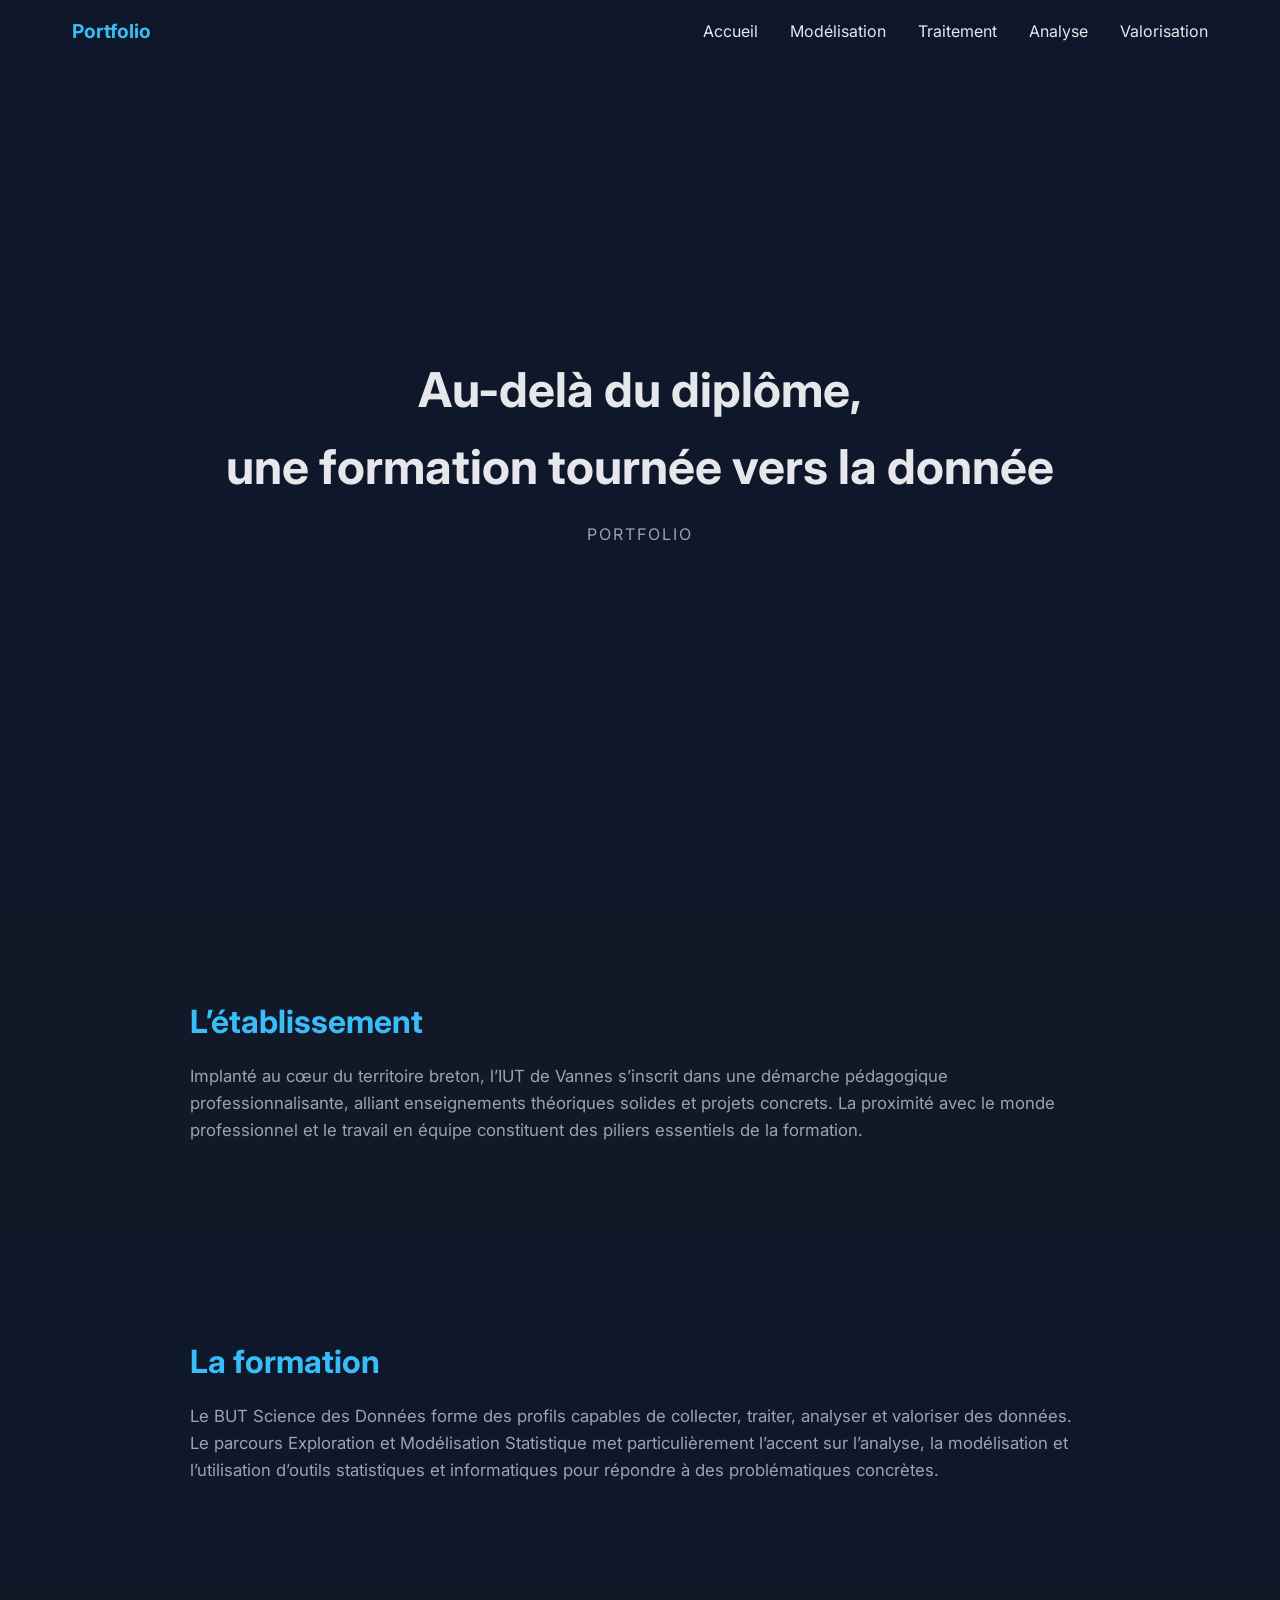
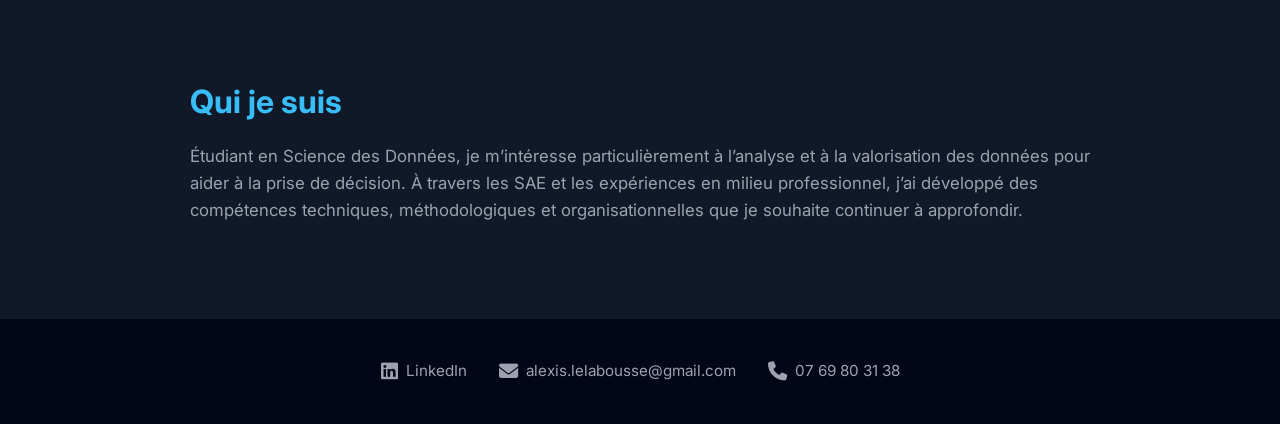
==== index.html @ 45083c60 "ajout du CV" ====
<!DOCTYPE html>
<html lang="fr">
<head>
    <meta charset="UTF-8">
    <title>Portfolio – Science des Données</title>
    <meta name="viewport" content="width=device-width, initial-scale=1.0">

    <!-- Police moderne -->
    <link href="https://fonts.googleapis.com/css2?family=Inter:wght@300;400;600;700&display=swap" rel="stylesheet">

    <link rel="stylesheet" href="https://cdnjs.cloudflare.com/ajax/libs/font-awesome/6.5.1/css/all.min.css">

    <style>
        :root {
            --bg-dark: #0f172a;
            --bg-section: #111827;
            --text-main: #e5e7eb;
            --text-muted: #9ca3af;
            --accent: #38bdf8;
        }

        * {
            margin: 0;
            padding: 0;
            box-sizing: border-box;
        }

        body {
            font-family: 'Inter', sans-serif;
            background-color: var(--bg-dark);
            color: var(--text-main);
            line-height: 1.6;
        }

        /* ===== NAVBAR ===== */
        header {
            position: fixed;
            top: 0;
            width: 100%;
            background: rgba(15, 23, 42, 0.9);
            backdrop-filter: blur(10px);
            z-index: 1000;
        }

        nav {
            max-width: 1200px;
            margin: auto;
            padding: 1rem 2rem;
            display: flex;
            justify-content: space-between;
            align-items: center;
        }

        .logo {
            font-weight: 700;
            font-size: 1.2rem;
            color: var(--accent);
        }

        nav ul {
            list-style: none;
            display: flex;
            gap: 2rem;
        }

        nav a {
            text-decoration: none;
            color: var(--text-main);
            position: relative;
            padding-bottom: 5px;
            transition: color 0.3s;
        }

        nav a::after {
            content: "";
            position: absolute;
            left: 0;
            bottom: 0;
            width: 0%;
            height: 2px;
            background: var(--accent);
            transition: width 0.3s ease;
        }

        nav a:hover {
            color: var(--accent);
        }

        nav a:hover::after {
            width: 100%;
        }

        /* ===== HERO ===== */
        .hero {
            height: 100vh;
            display: flex;
            align-items: center;
            justify-content: center;
            text-align: center;
            padding: 0 2rem;
        }

        .hero h1 {
            font-size: 3rem;
            font-weight: 700;
            margin-bottom: 1rem;
        }

        .hero span {
            display: block;
            font-size: 1rem;
            color: var(--text-muted);
            letter-spacing: 2px;
            text-transform: uppercase;
        }

        /* ===== SECTIONS ===== */
        section {
            padding: 6rem 2rem;
            background-color: var(--bg-section);
        }

        section:nth-child(even) {
            background-color: var(--bg-dark);
        }

        .container {
            max-width: 900px;
            margin: auto;
        }

        h2 {
            font-size: 2rem;
            margin-bottom: 1rem;
            color: var(--accent);
        }

        p {
            color: var(--text-muted);
            font-size: 1.05rem;
        }

        /* ===== ANIMATIONS SCROLL ===== */
        .reveal {
            opacity: 0;
            transform: translateY(40px);
            transition: opacity 0.8s ease, transform 0.8s ease;
        }

        .reveal.active {
            opacity: 1;
            transform: translateY(0);
        }

        /* ===== RESPONSIVE ===== */
        @media (max-width: 768px) {
            .hero h1 {
                font-size: 2.2rem;
            }

            nav ul {
                gap: 1rem;
            }
        }

        /* ===== FOOTER ===== */
        footer {
            background-color: #020617;
            padding: 2.5rem 1rem;
        }

        .footer-container {
            max-width: 900px;
            margin: auto;
            display: flex;
            justify-content: center;
            align-items: center;
            gap: 2rem;
            flex-wrap: wrap;
            font-size: 0.95rem;
        }

        .footer-container a,
        .footer-container span {
            color: var(--text-muted);
            text-decoration: none;
            display: flex;
            align-items: center;
            gap: 0.5rem;
            transition: color 0.3s;
        }

        .footer-container a:hover {
            color: var(--accent);
        }

        .footer-container i {
            font-size: 1.2rem;
        }

    </style>
</head>

<body>

<header>
    <nav>
        <div class="logo">Portfolio</div>
        <ul>
            <li><a href="#accueil">Accueil</a></li>
            <li><a href="#modelisation">Modélisation</a></li>
            <li><a href="#traitement">Traitement</a></li>
            <li><a href="#analyse">Analyse</a></li>
            <li><a href="#valorisation">Valorisation</a></li>
        </ul>
    </nav>
</header>

<!-- ACCUEIL -->
<section class="hero" id="accueil">
    <div>
        <h1>Au-delà du diplôme,<br>une formation tournée vers la donnée</h1>
        <span>Portfolio</span>
    </div>
</section>

<!-- ETABLISSEMENT -->
<section>
    <div class="container reveal">
        <h2>L’établissement</h2>
        <p>
            Implanté au cœur du territoire breton, l’IUT de Vannes s’inscrit dans une démarche
            pédagogique professionnalisante, alliant enseignements théoriques solides et projets
            concrets. La proximité avec le monde professionnel et le travail en équipe constituent
            des piliers essentiels de la formation.
        </p>
    </div>
</section>

<!-- FORMATION -->
<section>
    <div class="container reveal">
        <h2>La formation</h2>
        <p>
            Le BUT Science des Données forme des profils capables de collecter, traiter, analyser
            et valoriser des données. Le parcours Exploration et Modélisation Statistique met
            particulièrement l’accent sur l’analyse, la modélisation et l’utilisation d’outils
            statistiques et informatiques pour répondre à des problématiques concrètes.
        </p>
    </div>
</section>

<!-- QUI JE SUIS -->
<section>
    <div class="container reveal">
        <h2>Qui je suis</h2>
        <p>
            Étudiant en Science des Données, je m’intéresse particulièrement à l’analyse et à la
            valorisation des données pour aider à la prise de décision. À travers les SAE et les
            expériences en milieu professionnel, j’ai développé des compétences techniques,
            méthodologiques et organisationnelles que je souhaite continuer à approfondir.
        </p>
    </div>
</section>

<script>
    const reveals = document.querySelectorAll('.reveal');

    window.addEventListener('scroll', () => {
        reveals.forEach(section => {
            const top = section.getBoundingClientRect().top;
            const windowHeight = window.innerHeight;

            if (top < windowHeight - 100) {
                section.classList.add('active');
            }
        });
    });
</script>

<footer>
    <div class="footer-container">
        <a href="https://www.linkedin.com/in/alexis-le-labousse-7b98ba330/" target="_blank">
            <i class="fa-brands fa-linkedin"></i>
            LinkedIn
        </a>

        <span>
            <i class="fa-solid fa-envelope"></i>
            alexis.lelabousse@gmail.com
        </span>

        <span>
            <i class="fa-solid fa-phone"></i>
            07 69 80 31 38
        </span>
    </div>
</footer>

</body>
</html>
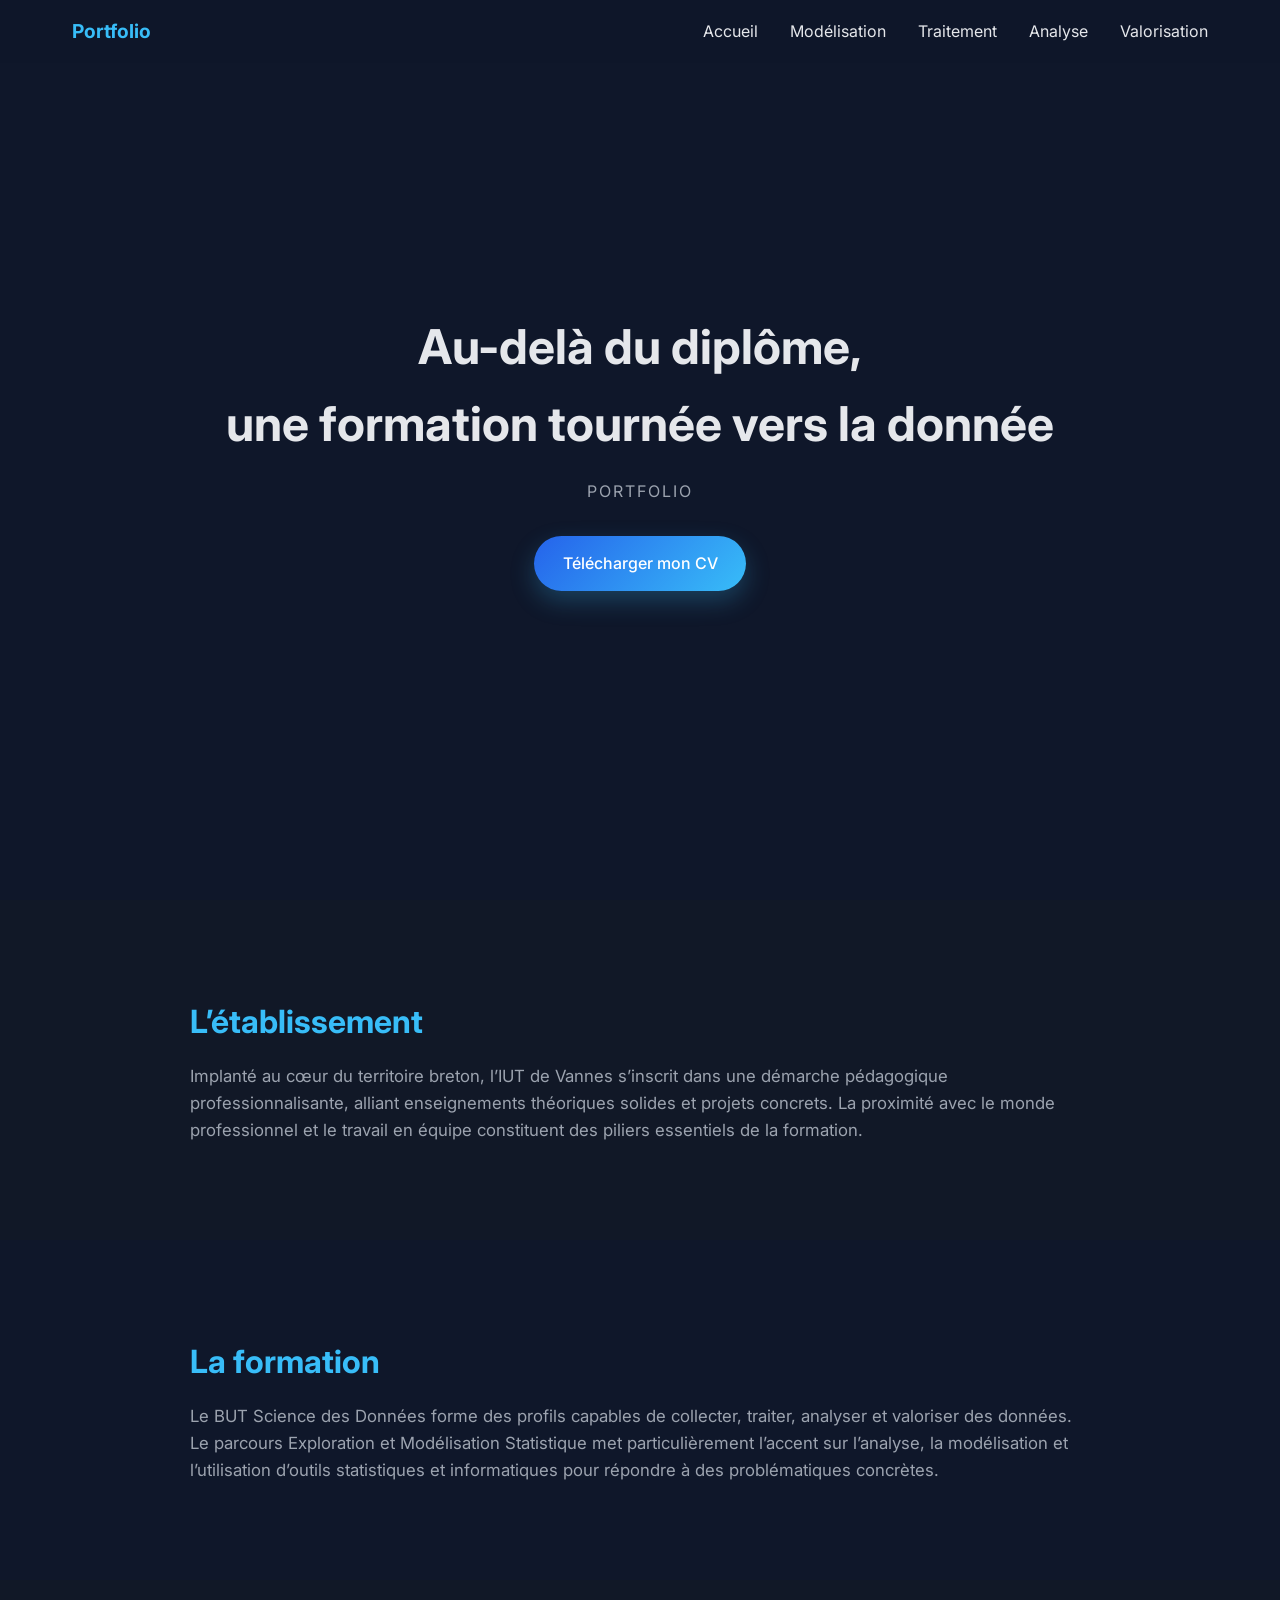
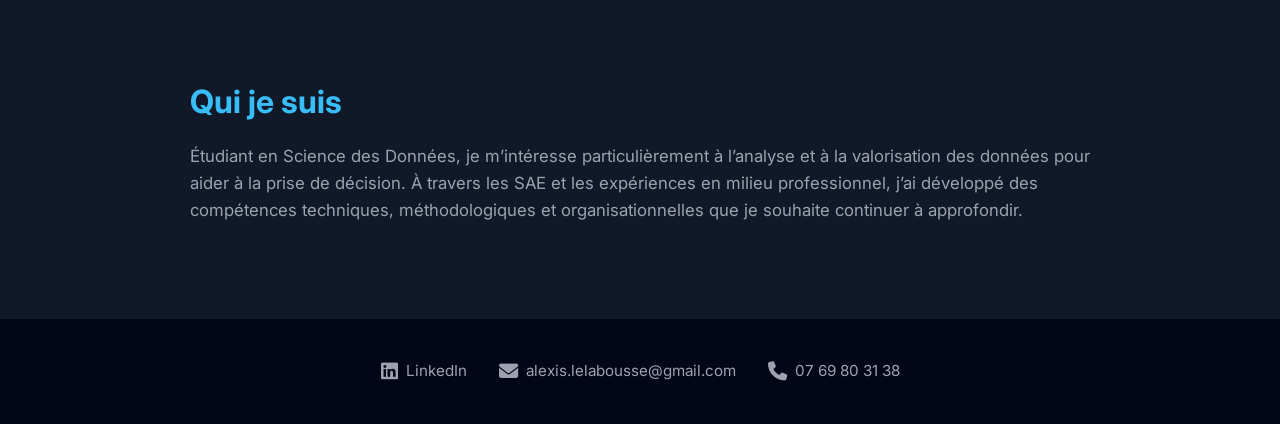
==== commit 06dcad88: "fix lien CV" ====
--- a/index.html
+++ b/index.html
@@ -138,6 +138,28 @@
         p {
             color: var(--text-muted);
             font-size: 1.05rem;
+        }
+
+        /* ===== BOUTON CV ===== */
+        .hero-actions {
+            margin-top: 2rem;
+        }
+
+        .btn-cv {
+            display: inline-block;
+            padding: 0.9rem 1.8rem;
+            border-radius: 30px;
+            background: linear-gradient(135deg, #2563eb, #38bdf8);
+            color: #ffffff;
+            font-weight: 500;
+            text-decoration: none;
+            box-shadow: 0 10px 25px rgba(56, 189, 248, 0.25);
+            transition: transform 0.3s ease, box-shadow 0.3s ease;
+        }
+
+        .btn-cv:hover {
+            transform: translateY(-4px);
+            box-shadow: 0 15px 35px rgba(56, 189, 248, 0.4);
         }
 
         /* ===== ANIMATIONS SCROLL ===== */
@@ -221,6 +243,12 @@
     <div>
         <h1>Au-delà du diplôme,<br>une formation tournée vers la donnée</h1>
         <span>Portfolio</span>
+
+        <div class="hero-actions">
+            <a href="assets/CV_Alexis_LeLabousse.pdf" class="btn-cv" download>
+                Télécharger mon CV
+            </a>
+        </div>
     </div>
 </section>
 
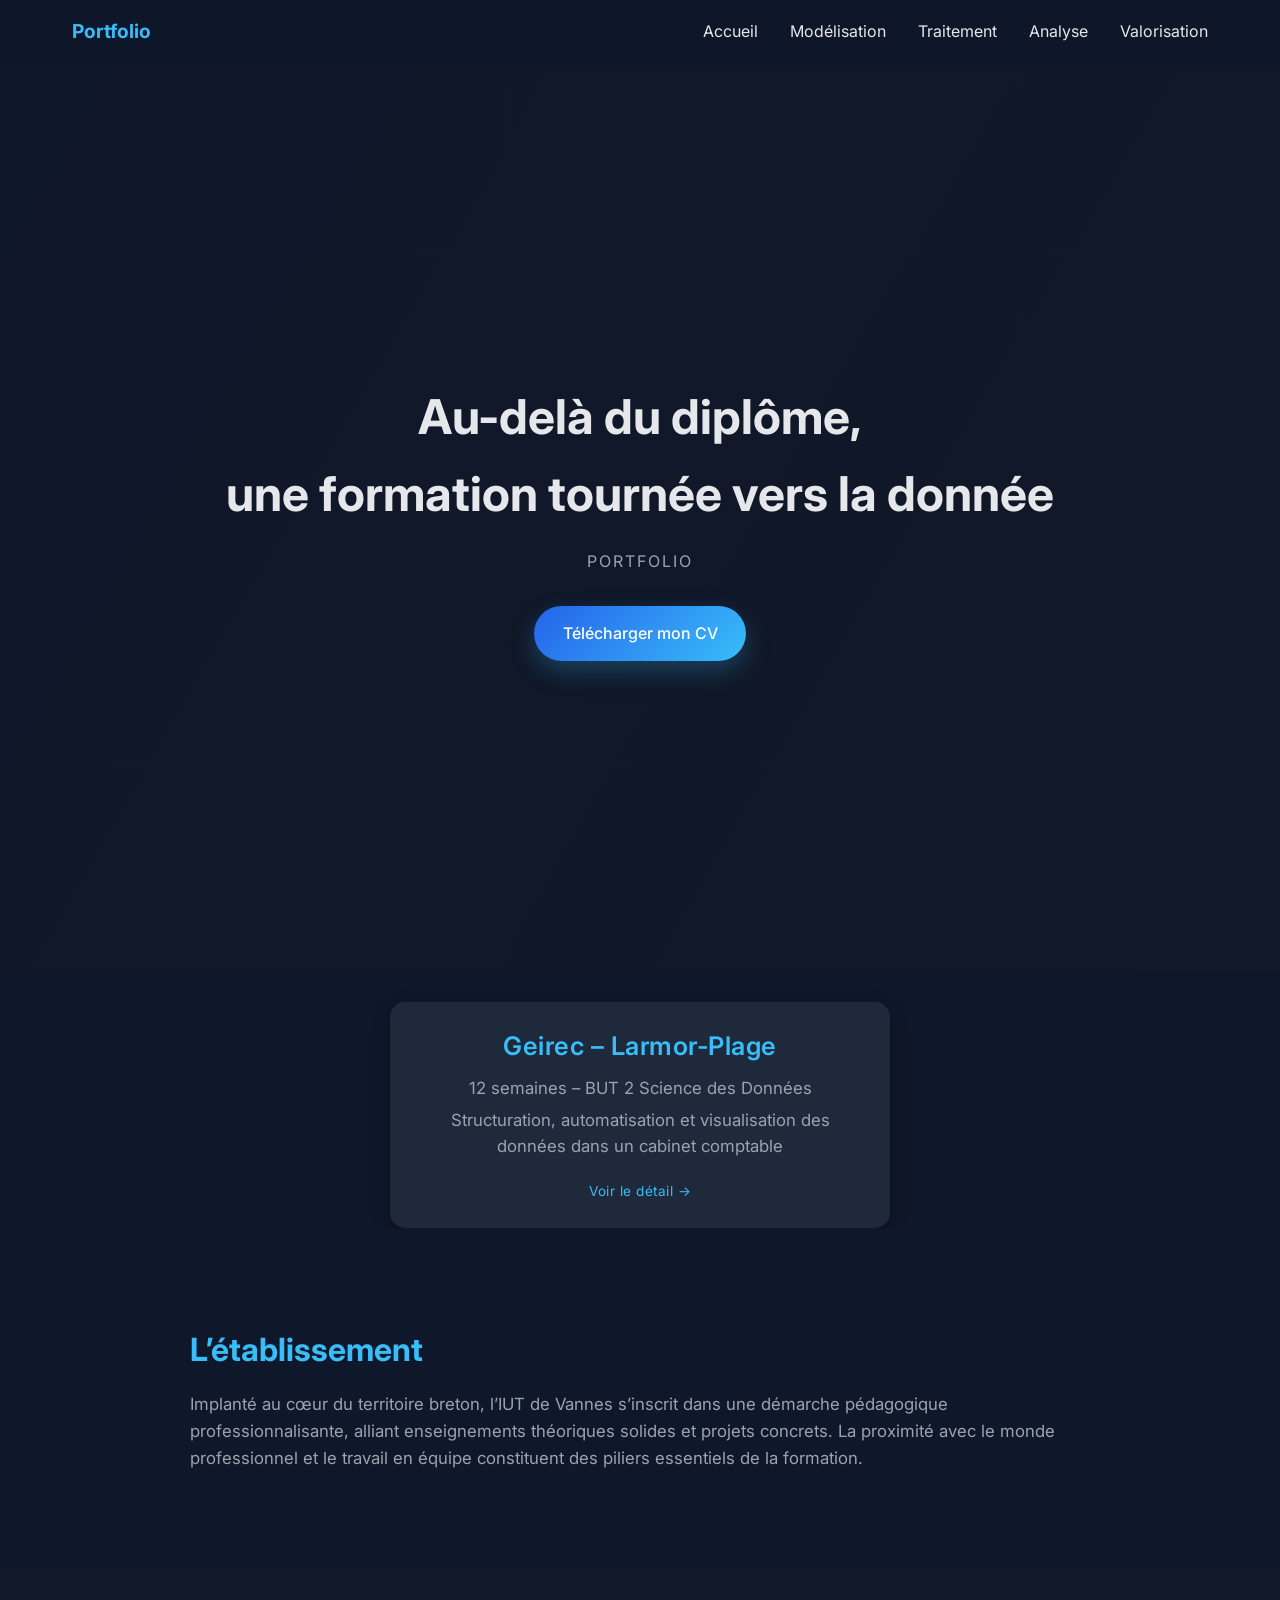
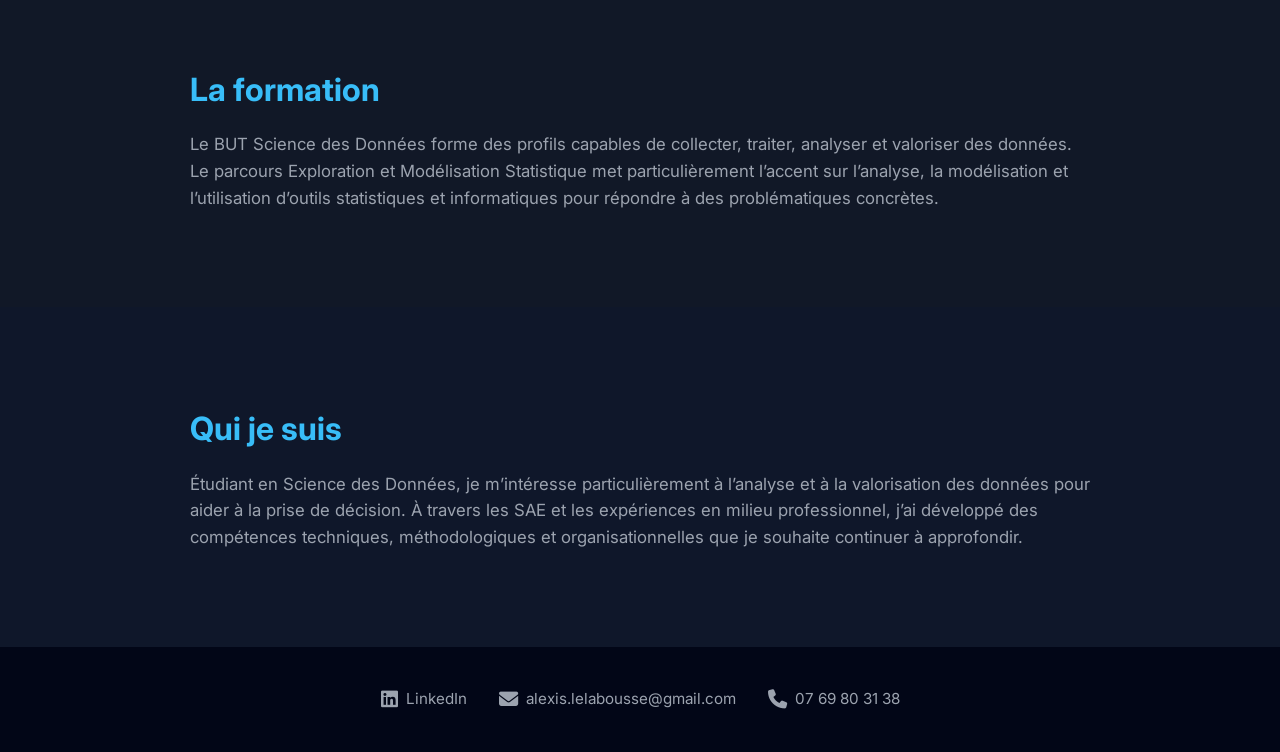
==== commit ebf7b5f8: "ajout des fichiers" ====
--- a/index.html
+++ b/index.html
@@ -10,217 +10,8 @@
 
     <link rel="stylesheet" href="https://cdnjs.cloudflare.com/ajax/libs/font-awesome/6.5.1/css/all.min.css">
 
-    <style>
-        :root {
-            --bg-dark: #0f172a;
-            --bg-section: #111827;
-            --text-main: #e5e7eb;
-            --text-muted: #9ca3af;
-            --accent: #38bdf8;
-        }
+    <link rel="stylesheet" href="style.css">
 
-        * {
-            margin: 0;
-            padding: 0;
-            box-sizing: border-box;
-        }
-
-        body {
-            font-family: 'Inter', sans-serif;
-            background-color: var(--bg-dark);
-            color: var(--text-main);
-            line-height: 1.6;
-        }
-
-        /* ===== NAVBAR ===== */
-        header {
-            position: fixed;
-            top: 0;
-            width: 100%;
-            background: rgba(15, 23, 42, 0.9);
-            backdrop-filter: blur(10px);
-            z-index: 1000;
-        }
-
-        nav {
-            max-width: 1200px;
-            margin: auto;
-            padding: 1rem 2rem;
-            display: flex;
-            justify-content: space-between;
-            align-items: center;
-        }
-
-        .logo {
-            font-weight: 700;
-            font-size: 1.2rem;
-            color: var(--accent);
-        }
-
-        nav ul {
-            list-style: none;
-            display: flex;
-            gap: 2rem;
-        }
-
-        nav a {
-            text-decoration: none;
-            color: var(--text-main);
-            position: relative;
-            padding-bottom: 5px;
-            transition: color 0.3s;
-        }
-
-        nav a::after {
-            content: "";
-            position: absolute;
-            left: 0;
-            bottom: 0;
-            width: 0%;
-            height: 2px;
-            background: var(--accent);
-            transition: width 0.3s ease;
-        }
-
-        nav a:hover {
-            color: var(--accent);
-        }
-
-        nav a:hover::after {
-            width: 100%;
-        }
-
-        /* ===== HERO ===== */
-        .hero {
-            height: 100vh;
-            display: flex;
-            align-items: center;
-            justify-content: center;
-            text-align: center;
-            padding: 0 2rem;
-        }
-
-        .hero h1 {
-            font-size: 3rem;
-            font-weight: 700;
-            margin-bottom: 1rem;
-        }
-
-        .hero span {
-            display: block;
-            font-size: 1rem;
-            color: var(--text-muted);
-            letter-spacing: 2px;
-            text-transform: uppercase;
-        }
-
-        /* ===== SECTIONS ===== */
-        section {
-            padding: 6rem 2rem;
-            background-color: var(--bg-section);
-        }
-
-        section:nth-child(even) {
-            background-color: var(--bg-dark);
-        }
-
-        .container {
-            max-width: 900px;
-            margin: auto;
-        }
-
-        h2 {
-            font-size: 2rem;
-            margin-bottom: 1rem;
-            color: var(--accent);
-        }
-
-        p {
-            color: var(--text-muted);
-            font-size: 1.05rem;
-        }
-
-        /* ===== BOUTON CV ===== */
-        .hero-actions {
-            margin-top: 2rem;
-        }
-
-        .btn-cv {
-            display: inline-block;
-            padding: 0.9rem 1.8rem;
-            border-radius: 30px;
-            background: linear-gradient(135deg, #2563eb, #38bdf8);
-            color: #ffffff;
-            font-weight: 500;
-            text-decoration: none;
-            box-shadow: 0 10px 25px rgba(56, 189, 248, 0.25);
-            transition: transform 0.3s ease, box-shadow 0.3s ease;
-        }
-
-        .btn-cv:hover {
-            transform: translateY(-4px);
-            box-shadow: 0 15px 35px rgba(56, 189, 248, 0.4);
-        }
-
-        /* ===== ANIMATIONS SCROLL ===== */
-        .reveal {
-            opacity: 0;
-            transform: translateY(40px);
-            transition: opacity 0.8s ease, transform 0.8s ease;
-        }
-
-        .reveal.active {
-            opacity: 1;
-            transform: translateY(0);
-        }
-
-        /* ===== RESPONSIVE ===== */
-        @media (max-width: 768px) {
-            .hero h1 {
-                font-size: 2.2rem;
-            }
-
-            nav ul {
-                gap: 1rem;
-            }
-        }
-
-        /* ===== FOOTER ===== */
-        footer {
-            background-color: #020617;
-            padding: 2.5rem 1rem;
-        }
-
-        .footer-container {
-            max-width: 900px;
-            margin: auto;
-            display: flex;
-            justify-content: center;
-            align-items: center;
-            gap: 2rem;
-            flex-wrap: wrap;
-            font-size: 0.95rem;
-        }
-
-        .footer-container a,
-        .footer-container span {
-            color: var(--text-muted);
-            text-decoration: none;
-            display: flex;
-            align-items: center;
-            gap: 0.5rem;
-            transition: color 0.3s;
-        }
-
-        .footer-container a:hover {
-            color: var(--accent);
-        }
-
-        .footer-container i {
-            font-size: 1.2rem;
-        }
-
-    </style>
 </head>
 
 <body>
@@ -229,11 +20,12 @@
     <nav>
         <div class="logo">Portfolio</div>
         <ul>
-            <li><a href="#accueil">Accueil</a></li>
-            <li><a href="#modelisation">Modélisation</a></li>
-            <li><a href="#traitement">Traitement</a></li>
-            <li><a href="#analyse">Analyse</a></li>
-            <li><a href="#valorisation">Valorisation</a></li>
+            <li><a href="index.html">Accueil</a></li>
+            <li><a href="modelisation.html">Modélisation</a></li>
+            <li><a href="traitement.html">Traitement</a></li>
+            <li><a href="analyse.html">Analyse</a></li>
+            <li><a href="valorisation.html">Valorisation</a></li>
+
         </ul>
     </nav>
 </header>
@@ -245,12 +37,22 @@
         <span>Portfolio</span>
 
         <div class="hero-actions">
-            <a href="assets/CV_Alexis_LeLabousse.pdf" class="btn-cv" download>
-                Télécharger mon CV
-            </a>
+        <a href="assets/CV_Alexis_Le_Labousse.pdf" class="btn-cv" download>
+            Télécharger mon CV
+        </a>
         </div>
     </div>
 </section>
+
+<!-- STAGE -->
+<a href="stage.html" class="card-stage-link">
+  <div class="card-stage">
+    <h3>Geirec – Larmor-Plage</h3>
+    <p>12 semaines – BUT 2 Science des Données</p>
+    <p>Structuration, automatisation et visualisation des données dans un cabinet comptable</p>
+    <span class="card-stage-cta">Voir le détail →</span>
+  </div>
+</a>
 
 <!-- ETABLISSEMENT -->
 <section>
--- a/style.css
+++ b/style.css
@@ -0,0 +1,654 @@
+:root {
+    --bg-dark: #0f172a;
+    --bg-section: #111827;
+    --text-main: #e5e7eb;
+    --text-muted: #9ca3af;
+    --accent: #38bdf8;
+}
+
+* {
+    margin: 0;
+    padding: 0;
+    box-sizing: border-box;
+}
+
+body {
+font-family: 'Inter', sans-serif;
+background-color: var(--bg-dark);
+color: var(--text-main);
+line-height: 1.6;
+padding-top: 70px; /* hauteur approximative du header */
+}
+
+/* ===== NAVBAR ===== */
+header {
+    position: fixed;
+    top: 0;
+    width: 100%;
+    background: rgba(15, 23, 42, 0.9);
+    backdrop-filter: blur(10px);
+    z-index: 1000;
+}
+
+nav {
+    max-width: 1200px;
+    margin: auto;
+    padding: 1rem 2rem;
+    display: flex;
+    justify-content: space-between;
+    align-items: center;
+}
+
+.logo {
+    font-weight: 700;
+    font-size: 1.2rem;
+    color: var(--accent);
+}
+
+nav ul {
+    list-style: none;
+    display: flex;
+    gap: 2rem;
+}
+
+nav a {
+    text-decoration: none;
+    color: var(--text-main);
+    position: relative;
+    padding-bottom: 5px;
+    transition: color 0.3s;
+}
+
+nav a::after {
+    content: "";
+    position: absolute;
+    left: 0;
+    bottom: 0;
+    width: 0%;
+    height: 2px;
+    background: var(--accent);
+    transition: width 0.3s ease;
+}
+
+nav a:hover {
+    color: var(--accent);
+}
+
+nav a:hover::after {
+    width: 100%;
+}
+
+/* ===== HERO ===== */
+.hero {
+    position: relative;
+    height: 100vh;
+    display: flex;
+    align-items: center;
+    justify-content: center;
+    text-align: center;
+    padding: 0 2rem;
+    background: linear-gradient(120deg, #0f172a, #111827, #0f172a);
+    background-size: 200% 200%;
+    animation: gradientMove 15s ease infinite;
+    min-height: calc(100vh - 70px);
+}
+
+@keyframes gradientMove {
+    0% {background-position: 0% 50%;}
+    50% {background-position: 100% 50%;}
+    100% {background-position: 0% 50%;}
+}
+
+.hero h1 {
+    font-size: 3rem;
+    font-weight: 700;
+    margin-bottom: 1rem;
+}
+
+.hero span {
+    display: block;
+    font-size: 1rem;
+    color: var(--text-muted);
+    letter-spacing: 2px;
+    text-transform: uppercase;
+}
+
+.hero-content {
+    display: flex;
+    flex-direction: column;
+    align-items: center;
+    justify-content: center;
+    text-align: center;
+}
+
+/* ===== SECTIONS ===== */
+section {
+    padding: 6rem 2rem;
+    background-color: var(--bg-section);
+}
+
+section:nth-child(even) {
+    background-color: var(--bg-dark);
+}
+
+.container {
+    max-width: 900px;
+    margin: auto;
+}
+
+h2 {
+    font-size: 2rem;
+    margin-bottom: 1rem;
+    color: var(--accent);
+}
+
+h3 {
+    font-size: 1.6rem;
+    font-weight: 600;
+    margin-bottom: 1rem;
+    color: var(--accent);
+    letter-spacing: 0.5px;
+}
+
+p {
+    color: var(--text-muted);
+    font-size: 1.05rem;
+}
+
+/* ===== BOUTON CV ===== */
+.hero-actions {
+    margin-top: 2rem;
+}
+
+.btn-cv {
+    display: inline-block;
+    padding: 0.9rem 1.8rem;
+    border-radius: 30px;
+    background: linear-gradient(135deg, #2563eb, #38bdf8);
+    color: #ffffff;
+    font-weight: 500;
+    text-decoration: none;
+    box-shadow: 0 10px 25px rgba(56, 189, 248, 0.25);
+    transition: transform 0.3s ease, box-shadow 0.3s ease;
+}
+
+.btn-cv:hover {
+    transform: translateY(-4px);
+    box-shadow: 0 15px 35px rgba(56, 189, 248, 0.4);
+}
+
+/* ===== STAGE ===== */
+
+.card-stage {
+    background-color: #1e293b; /* gris foncé */
+    padding: 1.5rem 2rem;
+    border-radius: 15px;
+    box-shadow: 0 8px 20px rgba(0,0,0,0.3);
+    max-width: 500px;
+    margin: 2rem auto 0 auto;
+    text-align: center;
+    transition: transform 0.3s ease, box-shadow 0.3s ease;
+}
+
+.card-stage:hover {
+    transform: translateY(-5px);
+    box-shadow: 0 12px 25px rgba(0,0,0,0.4);
+}
+
+.card-stage h3 {
+    margin-bottom: 0.5rem;
+    color: var(--accent);
+}
+
+.card-stage p {
+    color: var(--text-muted);
+    margin-bottom: 0.3rem;
+}
+
+.card-stage-link {
+  text-decoration: none;
+  color: inherit;
+  display: block;
+}
+
+.card-stage:hover {
+  transform: translateY(-4px);
+  transition: transform 0.2s ease;
+  cursor: pointer;
+}
+
+.card-stage-link {
+    text-decoration: none;
+    color: inherit;
+    display: block;
+    max-width: 500px;
+    margin: 2rem auto 0 auto;
+}
+
+/* retire le max-width et margin de .card-stage puisqu'ils passent sur le lien */
+.card-stage {
+    max-width: unset;
+    margin: 0;
+}
+
+.card-stage-cta {
+    display: inline-block;
+    margin-top: 1rem;
+    font-size: 0.85rem;
+    color: var(--accent);
+    letter-spacing: 0.5px;
+    transition: gap 0.2s ease;
+}
+
+.card-stage:hover .card-stage-cta {
+    letter-spacing: 1.5px;
+}
+
+/* ===== STAGE ===== */
+
+.hero-stage {
+    padding: 5rem 2rem 4rem;
+    text-align: center;
+    background: linear-gradient(120deg, #0f172a, #111827, #0f172a);
+    background-size: 200% 200%;
+    animation: gradientMove 15s ease infinite;
+}
+
+.hero-stage .stage-label {
+    display: inline-block;
+    font-size: 0.8rem;
+    letter-spacing: 3px;
+    text-transform: uppercase;
+    color: var(--accent);
+    border: 1px solid var(--accent);
+    padding: 0.3rem 1rem;
+    border-radius: 20px;
+    margin-bottom: 1.5rem;
+}
+
+.hero-stage h1 {
+    font-size: 2.4rem;
+    font-weight: 700;
+    margin-bottom: 0.8rem;
+    line-height: 1.3;
+}
+
+.hero-stage .stage-meta {
+    display: flex;
+    justify-content: center;
+    gap: 2rem;
+    flex-wrap: wrap;
+    margin-top: 1.5rem;
+}
+
+.hero-stage .stage-meta span {
+    color: var(--text-muted);
+    font-size: 0.95rem;
+    display: flex;
+    align-items: center;
+    gap: 0.4rem;
+}
+
+.hero-stage .stage-meta i {
+    color: var(--accent);
+}
+
+.info-grid {
+    display: grid;
+    grid-template-columns: repeat(auto-fit, minmax(220px, 1fr));
+    gap: 1.5rem;
+    margin-top: 2.5rem;
+}
+
+.info-card {
+    background-color: #1e293b;
+    border-radius: 12px;
+    padding: 1.5rem;
+    text-align: center;
+    border: 1px solid rgba(56, 189, 248, 0.1);
+    transition: border-color 0.3s ease, transform 0.3s ease;
+}
+
+.info-card:hover {
+    border-color: rgba(56, 189, 248, 0.35);
+    transform: translateY(-3px);
+}
+
+.info-card i {
+    font-size: 1.6rem;
+    color: var(--accent);
+    margin-bottom: 0.8rem;
+}
+
+.info-card .info-label {
+    font-size: 0.8rem;
+    text-transform: uppercase;
+    letter-spacing: 1.5px;
+    color: var(--text-muted);
+    margin-bottom: 0.4rem;
+}
+
+.info-card .info-value {
+    font-size: 1rem;
+    font-weight: 600;
+    color: var(--text-main);
+}
+
+.missions-grid {
+    display: grid;
+    grid-template-columns: repeat(auto-fit, minmax(260px, 1fr));
+    gap: 1.2rem;
+    margin-top: 2rem;
+}
+
+.mission-item {
+    background-color: #1e293b;
+    border-radius: 10px;
+    padding: 1.2rem 1.5rem;
+    border-left: 3px solid var(--accent);
+    transition: background-color 0.2s ease;
+}
+
+.mission-item:hover {
+    background-color: #243347;
+}
+
+.mission-item h4 {
+    font-size: 0.95rem;
+    font-weight: 600;
+    color: var(--text-main);
+    margin-bottom: 0.4rem;
+}
+
+.mission-item p {
+    font-size: 0.88rem;
+    color: var(--text-muted);
+    line-height: 1.5;
+    margin: 0;
+}
+
+.projects-list {
+    display: flex;
+    flex-direction: column;
+    gap: 1.5rem;
+    margin-top: 2rem;
+}
+
+.project-card {
+    background-color: #1e293b;
+    border-radius: 12px;
+    padding: 1.5rem 2rem;
+    display: grid;
+    grid-template-columns: auto 1fr;
+    gap: 1.2rem;
+    align-items: start;
+    border: 1px solid rgba(255,255,255,0.04);
+    transition: border-color 0.3s ease;
+}
+
+.project-card:hover {
+    border-color: rgba(56, 189, 248, 0.2);
+}
+
+.project-number {
+    font-size: 2rem;
+    font-weight: 700;
+    color: rgba(56, 189, 248, 0.2);
+    line-height: 1;
+    min-width: 2.5rem;
+}
+
+.project-content h4 {
+    font-size: 1.05rem;
+    font-weight: 600;
+    color: var(--accent);
+    margin-bottom: 0.4rem;
+}
+
+.project-content p {
+    font-size: 0.9rem;
+    color: var(--text-muted);
+    margin: 0;
+    line-height: 1.6;
+}
+
+.project-tags {
+    display: flex;
+    flex-wrap: wrap;
+    gap: 0.4rem;
+    margin-top: 0.7rem;
+}
+
+.tag {
+    font-size: 0.75rem;
+    background-color: rgba(56, 189, 248, 0.1);
+    color: var(--accent);
+    border-radius: 20px;
+    padding: 0.2rem 0.7rem;
+    letter-spacing: 0.5px;
+}
+
+.tools-grid {
+    display: flex;
+    flex-wrap: wrap;
+    gap: 0.8rem;
+    margin-top: 2rem;
+}
+
+.tool-badge {
+    background-color: #1e293b;
+    border: 1px solid rgba(56, 189, 248, 0.15);
+    color: var(--text-main);
+    border-radius: 8px;
+    padding: 0.5rem 1.1rem;
+    font-size: 0.9rem;
+    font-weight: 500;
+    transition: border-color 0.2s, color 0.2s;
+}
+
+.tool-badge:hover {
+    border-color: var(--accent);
+    color: var(--accent);
+}
+
+.bilan-grid {
+    display: grid;
+    grid-template-columns: 1fr 1fr;
+    gap: 1.5rem;
+    margin-top: 2rem;
+}
+
+.bilan-card {
+    background-color: #1e293b;
+    border-radius: 12px;
+    padding: 1.5rem;
+    border-top: 2px solid var(--accent);
+}
+
+.bilan-card h4 {
+    font-size: 0.85rem;
+    text-transform: uppercase;
+    letter-spacing: 1.5px;
+    color: var(--accent);
+    margin-bottom: 0.8rem;
+}
+
+.bilan-card p {
+    font-size: 0.9rem;
+    color: var(--text-muted);
+    line-height: 1.6;
+    margin: 0;
+}
+
+.section-divider {
+    width: 40px;
+    height: 3px;
+    background: linear-gradient(90deg, #2563eb, #38bdf8);
+    border-radius: 2px;
+    margin: 0.6rem 0 1.5rem 0;
+}
+
+@media (max-width: 600px) {
+    .bilan-grid { grid-template-columns: 1fr; }
+    .hero-stage h1 { font-size: 1.8rem; }
+    .project-card { grid-template-columns: 1fr; }
+    .project-number { font-size: 1.4rem; }
+}
+
+/* ===== ANIMATIONS SCROLL ===== */
+.reveal {
+    opacity: 0;
+    transform: translateY(40px);
+    transition: opacity 0.8s ease, transform 0.8s ease;
+}
+
+.reveal.active {
+    opacity: 1;
+    transform: translateY(0);
+}
+
+/* ===== RESPONSIVE ===== */
+@media (max-width: 768px) {
+    .hero h1 {
+        font-size: 2.2rem;
+    }
+
+    nav ul {
+        gap: 1rem;
+    }
+}
+
+/* ===== Modélisation ===== */
+
+.intro {
+    max-width: 700px;
+    margin-top: 1.5rem;
+    font-size: 1.1rem;
+    color: var(--text-muted);
+    line-height: 1.7;
+}
+
+nav a.active {
+    color: var(--accent);
+}
+
+nav a.active::after {
+    width: 100%;
+}
+
+/* ===== Traitement ===== */
+
+.sae-section {
+    max-width: 800px;
+    margin: 1rem auto;
+    padding: 1rem 1rem;
+    text-align: center;
+}
+
+.sae-section h3 {
+    font-size: 1.8rem;
+    color: var(--accent);
+    margin-bottom: 0.5rem;
+}
+
+.sae-section p {
+    font-size: 1rem;
+    color: var(--text-main);
+    line-height: 1.6;
+    margin-bottom: 1rem;
+}
+
+.sae-section ul {
+    list-style: none;
+    padding-left: 0;
+    display: inline-block;
+    text-align: left;
+    color: var(--text-main);
+    margin-bottom: 1rem;
+}
+
+.sae-section ul li {
+    position: relative;
+    padding-left: 1.5em;
+    margin-bottom: 0.5em;
+}
+
+.sae-section ul li::before {
+    content: "•";
+    position: absolute;
+    left: 0;
+    color: var(--accent);
+    font-size: 1.2em;
+    line-height: 1;
+}
+
+/* ===== PREUVE SAE ===== */
+.sae-proof-animated img {
+    max-width: 100%;
+    height: auto;
+    border-radius: 12px;
+    box-shadow: 0 15px 40px rgba(0,0,0,0.4);
+    transition: transform 0.3s ease, box-shadow 0.3s ease;
+}
+
+.sae-proof-animated img:hover {
+    transform: scale(1.02);
+    box-shadow: 0 20px 50px rgba(0,0,0,0.55);
+}
+
+.sae-proof-static img {
+    max-width: 70%;
+    height: auto;
+    border-radius: 12px;
+    box-shadow: 0 15px 40px rgba(0,0,0,0.4);
+    /* pas de transition ni hover */
+}
+
+.sae-proof-static .sae-caption {
+    text-align: center;
+    font-size: 0.95rem;
+    color: var(--text-muted);
+    margin-top: 0.5rem;
+}
+
+.sae-caption {
+    text-align: center;
+    font-size: 0.95rem;
+    color: var(--text-muted);
+    margin-top: 0.5rem; /* espace entre l'image et la légende */
+}
+
+/* ===== FOOTER ===== */
+footer {
+    background-color: #020617;
+    padding: 2.5rem 1rem;
+}
+
+.footer-container {
+    max-width: 900px;
+    margin: auto;
+    display: flex;
+    justify-content: center;
+    align-items: center;
+    gap: 2rem;
+    flex-wrap: wrap;
+    font-size: 0.95rem;
+}
+
+.footer-container a,
+.footer-container span {
+    color: var(--text-muted);
+    text-decoration: none;
+    display: flex;
+    align-items: center;
+    gap: 0.5rem;
+    transition: color 0.3s;
+}
+
+.footer-container a:hover {
+    color: var(--accent);
+}
+
+.footer-container i {
+    font-size: 1.2rem;
+}
